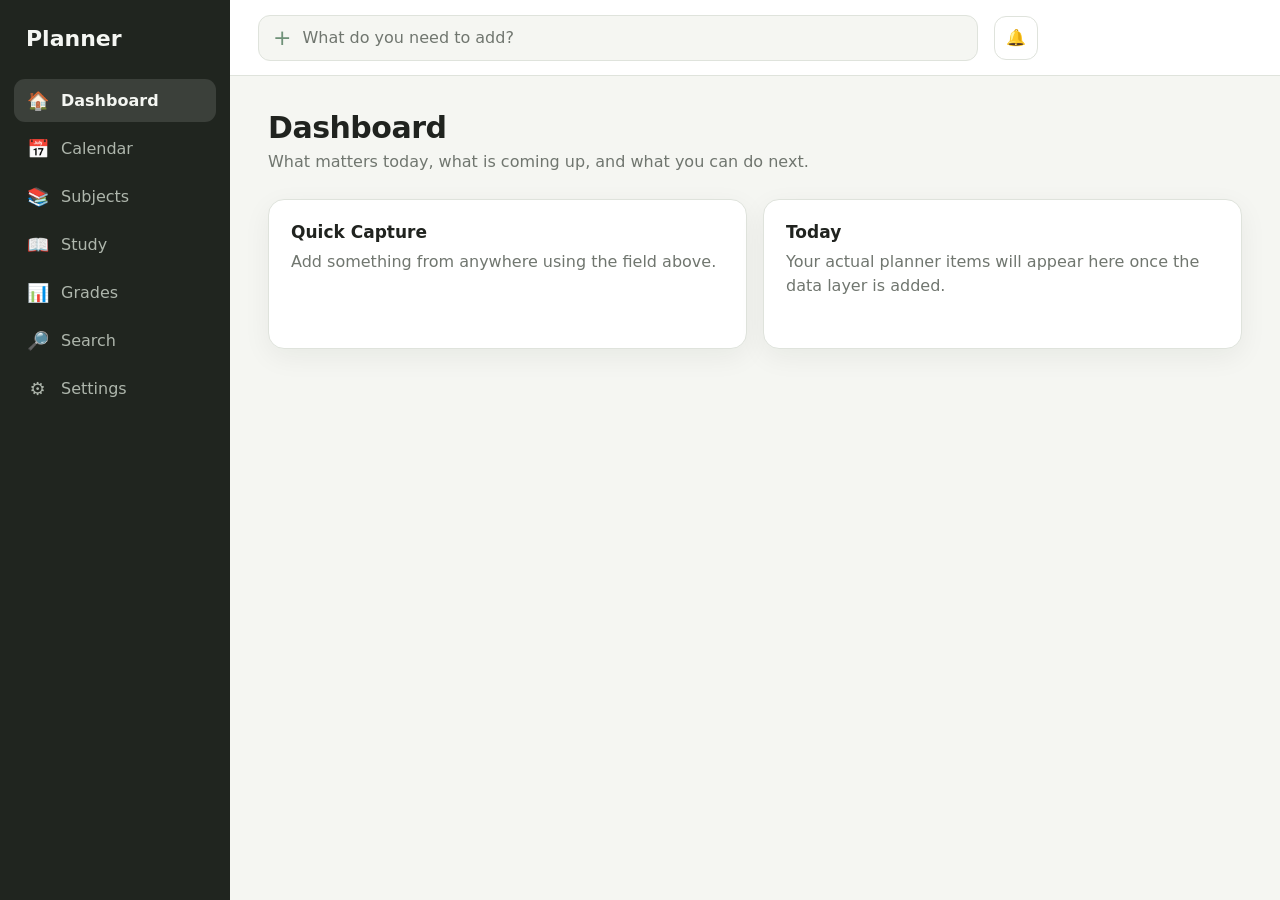
==== docs/index.html @ 375b703a "Connect Stage 4A assignment feature" ====
<!doctype html>
<html lang="en">
<head>
  <meta charset="utf-8">
  <meta name="viewport" content="width=device-width, initial-scale=1">
  <meta name="theme-color" content="#f7f7f4">
  <title>Planner</title>
  <link rel="stylesheet" href="styles.css">
  <link rel="stylesheet" href="subjects.css">
  <link rel="stylesheet" href="assignments-feature.css">
</head>
<body>
  <div class="app-shell">
    <aside class="sidebar" aria-label="Main navigation">
      <div class="brand">Planner</div>
      <nav class="nav-list">
        <button class="nav-item active" data-page="dashboard"><span>🏠</span><span>Dashboard</span></button>
        <button class="nav-item" data-page="calendar"><span>📅</span><span>Calendar</span></button>
        <button class="nav-item" data-page="subjects"><span>📚</span><span>Subjects</span></button>
        <button class="nav-item" data-page="study"><span>📖</span><span>Study</span></button>
        <button class="nav-item" data-page="grades"><span>📊</span><span>Grades</span></button>
        <button class="nav-item" data-page="search"><span>🔎</span><span>Search</span></button>
        <button class="nav-item" data-page="settings"><span>⚙️</span><span>Settings</span></button>
      </nav>
    </aside>
    <main class="main-area">
      <header class="topbar">
        <div class="capture-wrap">
          <span class="capture-plus">+</span>
          <input id="quickCapture" type="text" autocomplete="off" placeholder="What do you need to add?" aria-label="Quick Capture">
        </div>
        <button id="notificationButton" class="notification-button" aria-label="Notifications" aria-expanded="false">🔔<span id="notificationBadge" class="notification-badge hidden">0</span></button>
      </header>
      <section id="page" class="page" aria-live="polite"></section>
    </main>
  </div>
  <div id="notificationPanel" class="notification-panel hidden" role="dialog" aria-label="Notifications">
    <div class="notification-header"><strong>Notifications</strong><span id="notificationCount">0</span></div>
    <div id="notificationContent" class="notification-content"><p class="empty-state">You're all caught up.</p></div>
  </div>
  <script src="app-data.js"></script>
  <script src="app.js"></script>
  <script src="subjects-feature.js"></script>
  <script src="assignments-feature.js"></script>
</body>
</html>
---- docs/styles.css ----
:root {
  --bg: #f5f6f2;
  --surface: #ffffff;
  --surface-soft: #eef1eb;
  --text: #20231f;
  --muted: #70766f;
  --border: #dfe3dc;
  --accent: #6f9279;
  --accent-soft: #e5ede7;
  --sidebar: #20251f;
  --sidebar-text: #f4f6f2;
  --sidebar-muted: #aeb6ac;
  --shadow: 0 8px 28px rgba(20, 30, 20, .06);
}
* { box-sizing: border-box; }
html, body { margin: 0; min-height: 100%; }
body { background: var(--bg); color: var(--text); font-family: Inter, ui-sans-serif, system-ui, -apple-system, BlinkMacSystemFont, "Segoe UI", sans-serif; }
button, input { font: inherit; }
button { cursor: pointer; }
.app-shell { min-height: 100vh; display: flex; }
.sidebar { width: 230px; min-height: 100vh; background: var(--sidebar); color: var(--sidebar-text); padding: 26px 14px; flex-shrink: 0; }
.brand { font-size: 22px; font-weight: 750; padding: 0 12px 28px; }
.nav-list { display: grid; gap: 5px; }
.nav-item { width: 100%; display: flex; align-items: center; gap: 12px; border: 0; border-radius: 11px; padding: 11px 12px; background: transparent; color: var(--sidebar-muted); text-align: left; transition: background .15s, color .15s; }
.nav-item:hover { background: rgba(255,255,255,.07); color: var(--sidebar-text); }
.nav-item.active { background: rgba(255,255,255,.12); color: var(--sidebar-text); font-weight: 650; }
.nav-item span:first-child { width: 23px; text-align: center; font-size: 18px; }
.main-area { min-width: 0; flex: 1; }
.topbar { height: 76px; display: flex; align-items: center; gap: 16px; padding: 14px 28px; background: var(--surface); border-bottom: 1px solid var(--border); position: relative; z-index: 10; }
.capture-wrap { flex: 1; max-width: 720px; display: flex; align-items: center; gap: 9px; border: 1px solid var(--border); border-radius: 12px; background: var(--bg); padding: 0 14px; }
.capture-plus { color: var(--accent); font-size: 22px; font-weight: 500; }
#quickCapture { width: 100%; height: 44px; border: 0; outline: 0; background: transparent; color: var(--text); }
#quickCapture::placeholder { color: var(--muted); }
.notification-button { position: relative; width: 44px; height: 44px; border: 1px solid var(--border); border-radius: 12px; background: var(--surface); color: var(--text); }
.notification-badge { position: absolute; top: -4px; right: -4px; min-width: 18px; height: 18px; padding: 0 4px; display: grid; place-items: center; border-radius: 999px; background: #b85c50; color: white; font-size: 10px; font-weight: 750; }
.hidden { display: none !important; }
.page { padding: 34px 38px 50px; max-width: 1180px; }
.page-header { margin-bottom: 28px; }
.page-header h1 { margin: 0; font-size: 30px; letter-spacing: -.5px; }
.page-header p { margin: 7px 0 0; color: var(--muted); }
.placeholder-grid { display: grid; grid-template-columns: repeat(2, minmax(220px, 1fr)); gap: 16px; }
.placeholder-card { min-height: 150px; padding: 22px; border: 1px solid var(--border); border-radius: 16px; background: var(--surface); box-shadow: var(--shadow); }
.placeholder-card h2 { margin: 0 0 8px; font-size: 17px; }
.placeholder-card p { margin: 0; color: var(--muted); line-height: 1.5; }
.notification-panel { position: fixed; top: 68px; right: 26px; width: 330px; max-height: 430px; overflow: auto; z-index: 20; background: var(--surface); border: 1px solid var(--border); border-radius: 14px; box-shadow: 0 16px 45px rgba(20,30,20,.14); }
.notification-header { display: flex; justify-content: space-between; padding: 16px; border-bottom: 1px solid var(--border); }
.notification-header span { color: var(--muted); font-size: 13px; }
.notification-content { padding: 16px; }
.empty-state { margin: 0; color: var(--muted); text-align: center; padding: 18px 5px; }
@media (max-width: 720px) { .sidebar { width: 72px; padding: 18px 9px; } .brand { font-size: 0; padding: 0 0 24px; text-align: center; } .brand::after { content: "P"; font-size: 22px; } .nav-item { justify-content: center; padding: 11px 7px; } .nav-item span:last-child { display: none; } .page { padding: 25px 20px 40px; } .topbar { padding: 12px 16px; } .placeholder-grid { grid-template-columns: 1fr; } .notification-panel { right: 14px; width: min(330px, calc(100vw - 88px)); } }
---- docs/subjects.css ----
.subjects-feature { display:grid; gap:24px; }
.subjects-feature-header { display:flex; align-items:flex-start; justify-content:space-between; gap:20px; }
.subjects-feature-header h2 { margin:0; font-size:28px; }
.subjects-feature-header p { margin:7px 0 0; color:var(--muted); }
.subjects-feature-button { border:0; border-radius:10px; padding:11px 16px; background:var(--accent); color:white; font-weight:650; cursor:pointer; }
.subjects-feature-button:hover { filter:brightness(.96); }
.subjects-feature-grid { display:grid; grid-template-columns:repeat(auto-fill,minmax(230px,1fr)); gap:16px; }
.subjects-feature-card { border:1px solid var(--border); border-radius:16px; background:var(--surface); padding:20px; box-shadow:var(--shadow); cursor:pointer; }
.subjects-feature-icon { width:48px; height:48px; display:grid; place-items:center; border-radius:14px; font-size:25px; margin-bottom:16px; }
.subjects-feature-card h3 { margin:0 0 7px; font-size:18px; }
.subjects-feature-meta { color:var(--muted); font-size:14px; line-height:1.5; }
.subjects-feature-empty { border:1px dashed var(--border); border-radius:16px; background:var(--surface); padding:38px 24px; text-align:center; color:var(--muted); }
.subjects-feature-empty strong { display:block; color:var(--text); margin-bottom:7px; }
.subjects-feature-modal-backdrop { position:fixed; inset:0; background:rgba(20,25,20,.32); z-index:50; display:grid; place-items:center; padding:20px; }
.subjects-feature-modal { width:min(460px,100%); background:var(--surface); border:1px solid var(--border); border-radius:18px; box-shadow:0 20px 60px rgba(20,30,20,.18); padding:24px; }
.subjects-feature-modal h2 { margin:0 0 20px; }
.subjects-feature-form { display:grid; gap:15px; }
.subjects-feature-field { display:grid; gap:6px; }
.subjects-feature-field label { font-size:13px; font-weight:650; }
.subjects-feature-field input { width:100%; height:42px; border:1px solid var(--border); border-radius:10px; padding:0 11px; background:var(--bg); color:var(--text); outline:none; }
.subjects-feature-field input:focus { border-color:var(--accent); }
.subjects-feature-actions { display:flex; justify-content:flex-end; gap:10px; margin-top:5px; }
.subjects-feature-secondary { border:1px solid var(--border); border-radius:10px; padding:10px 14px; background:var(--surface); color:var(--text); cursor:pointer; }
.subjects-feature-colours,.subjects-feature-periods,.subjects-feature-status-options { display:flex; flex-wrap:wrap; gap:9px; }
.subjects-feature-colours button { width:32px; height:32px; border-radius:50%; border:2px solid var(--surface); outline:1px solid var(--border); cursor:pointer; }
.subjects-feature-colours button.selected,.subjects-feature-periods button.selected,.subjects-feature-status-options button.selected { outline:2px solid var(--accent); }
.subjects-feature-periods button,.subjects-feature-status-options button { border:1px solid var(--border); border-radius:9px; padding:9px 13px; background:var(--surface); color:var(--text); cursor:pointer; }
.subjects-feature-detail-header { display:grid; gap:18px; }
.subjects-feature-subject-heading { display:flex; align-items:center; gap:14px; }
.subjects-feature-subject-heading .subjects-feature-icon { margin:0; flex-shrink:0; }
.subjects-feature-subject-heading h2 { margin:0; font-size:30px; }
.subjects-feature-subject-heading p { margin:5px 0 0; color:var(--muted); }
.subjects-feature-summary { display:grid; grid-template-columns:repeat(2,minmax(0,1fr)); gap:16px; }
.subjects-feature-summary > div { border:1px solid var(--border); border-radius:14px; background:var(--surface); padding:18px 20px; box-shadow:var(--shadow); }
.subjects-feature-summary span { display:block; color:var(--muted); font-size:13px; margin-bottom:7px; }
.subjects-feature-summary strong { font-size:18px; }
.subjects-feature-section { display:grid; gap:16px; }
.subjects-feature-section-heading { display:flex; align-items:center; justify-content:space-between; gap:16px; }
.subjects-feature-section-heading h3 { margin:0; font-size:21px; }
.subjects-feature-section-heading p { margin:5px 0 0; color:var(--muted); font-size:14px; }
.subjects-feature-unit-list { display:grid; gap:10px; }
.subjects-feature-unit-card { display:flex; align-items:center; gap:16px; border:1px solid var(--border); border-radius:14px; background:var(--surface); padding:15px 18px; box-shadow:var(--shadow); cursor:pointer; transition:transform .12s,box-shadow .12s; }
.subjects-feature-unit-card:hover { transform:translateY(-1px); box-shadow:0 10px 28px rgba(20,30,20,.09); }
.subjects-feature-unit-number { width:42px; height:42px; display:grid; place-items:center; border-radius:11px; background:var(--accent-soft); font-weight:750; flex-shrink:0; }
.subjects-feature-unit-info { min-width:0; display:flex; align-items:center; justify-content:space-between; gap:16px; flex:1; }
.subjects-feature-unit-info h4 { margin:0; font-size:16px; }
.subjects-feature-status { border-radius:999px; padding:5px 9px; font-size:12px; font-weight:650; white-space:nowrap; }
.status-upcoming { background:var(--surface-soft); color:var(--muted); }
.status-current { background:var(--accent-soft); color:var(--accent); }
.status-completed { background:#e8ece8; color:#59645b; }
.subjects-feature-unit-heading { display:flex; align-items:center; gap:16px; }
.subjects-feature-unit-heading .subjects-feature-unit-number { width:54px; height:54px; font-size:18px; }
.subjects-feature-unit-heading h2 { margin:0; font-size:30px; }
.subjects-feature-unit-heading p { margin:5px 0 0; color:var(--muted); }
.subjects-feature-unit-heading .subjects-feature-status { margin-left:auto; }
.subjects-feature-overview-card,.subjects-feature-detail-card { border:1px solid var(--border); border-radius:14px; background:var(--surface); padding:20px; box-shadow:var(--shadow); }
.subjects-feature-overview-card span { display:block; color:var(--muted); font-size:13px; margin-bottom:7px; }
.subjects-feature-overview-card strong { display:block; font-size:20px; margin-bottom:7px; }
.subjects-feature-overview-card p,.subjects-feature-detail-card p { margin:0; color:var(--muted); line-height:1.5; }
.subjects-feature-detail-grid { display:grid; grid-template-columns:repeat(2,minmax(0,1fr)); gap:16px; }
.subjects-feature-detail-card { min-height:130px; }
.subjects-feature-detail-card h3 { margin:0 0 9px; font-size:17px; }
@media (max-width:720px) { .subjects-feature-header { align-items:stretch; flex-direction:column; } .subjects-feature-button { align-self:flex-start; } .subjects-feature-summary { grid-template-columns:1fr; } .subjects-feature-section-heading,.subjects-feature-unit-info { align-items:flex-start; flex-direction:column; } .subjects-feature-unit-heading { align-items:flex-start; flex-wrap:wrap; } .subjects-feature-unit-heading .subjects-feature-status { margin-left:0; } .subjects-feature-detail-grid { grid-template-columns:1fr; } }
---- docs/assignments-feature.css ----
.assignment-feature-modal-backdrop { position:fixed; inset:0; background:rgba(20,25,20,.32); z-index:50; display:grid; place-items:center; padding:20px; }
.assignment-feature-modal { width:min(520px,100%); max-height:90vh; overflow:auto; background:var(--surface); border:1px solid var(--border); border-radius:18px; box-shadow:0 20px 60px rgba(20,30,20,.18); padding:24px; }
.assignment-feature-modal h2 { margin:0 0 20px; }
.assignment-feature-form { display:grid; gap:15px; }
.assignment-feature-field { display:grid; gap:6px; }
.assignment-feature-field label { font-size:13px; font-weight:650; }
.assignment-feature-field input,.assignment-feature-field select { width:100%; height:42px; border:1px solid var(--border); border-radius:10px; padding:0 11px; background:var(--bg); color:var(--text); outline:none; }
.assignment-feature-field input:focus,.assignment-feature-field select:focus { border-color:var(--accent); }
.assignment-feature-options { display:flex; flex-wrap:wrap; gap:9px; }
.assignment-feature-options button { border:1px solid var(--border); border-radius:9px; padding:9px 13px; background:var(--surface); color:var(--text); cursor:pointer; }
.assignment-feature-options button.selected { outline:2px solid var(--accent); }
.assignment-feature-actions { display:flex; justify-content:flex-end; gap:10px; margin-top:5px; }
.assignment-feature-button { border:0; border-radius:10px; padding:11px 16px; background:var(--accent); color:white; font-weight:650; cursor:pointer; }
.assignment-feature-secondary { border:1px solid var(--border); border-radius:10px; padding:10px 14px; background:var(--surface); color:var(--text); cursor:pointer; }
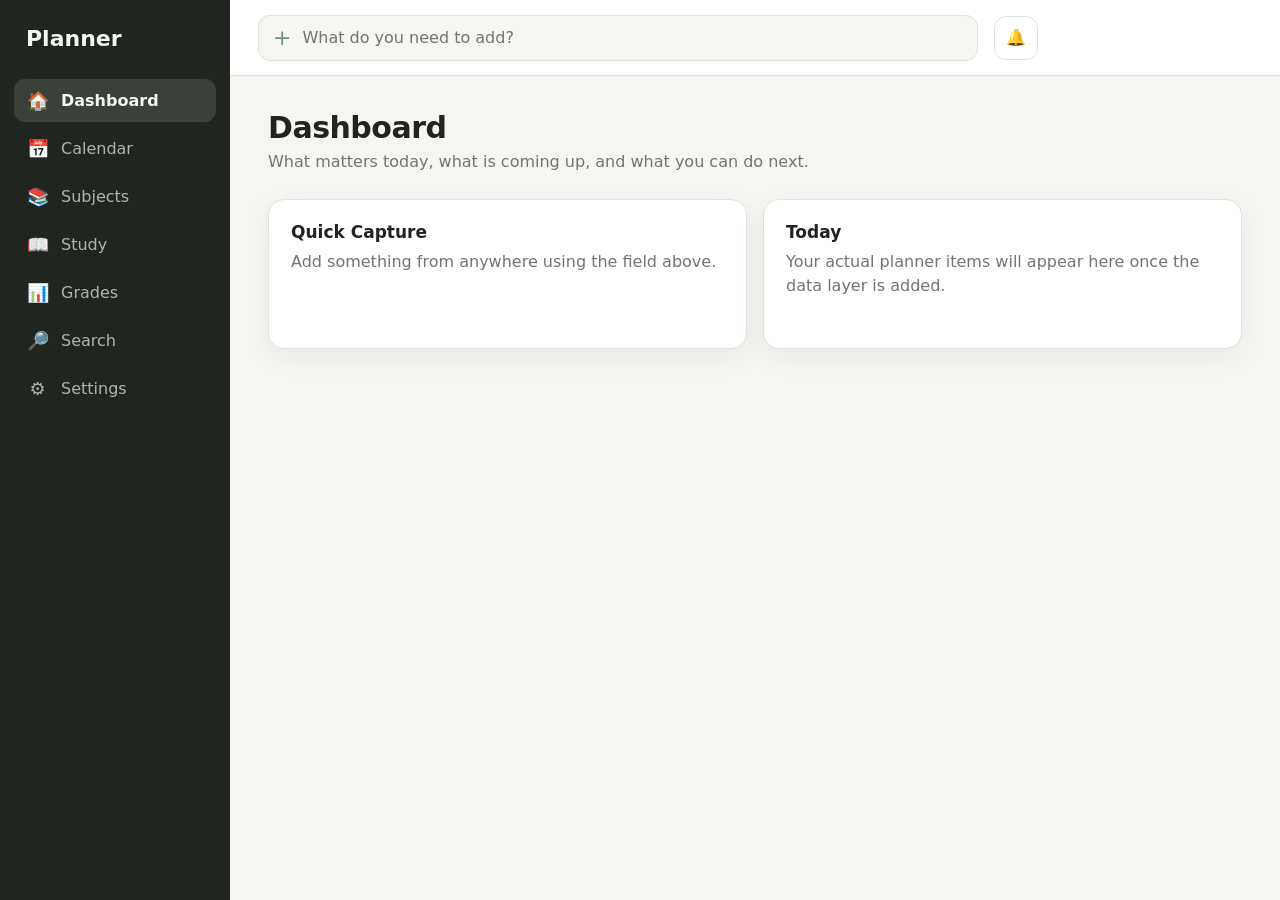
==== commit 2ee303c7: "Load Smart Quick Capture parser" ====
--- a/docs/index.html
+++ b/docs/index.html
@@ -42,5 +42,6 @@
   <script src="app.js"></script>
   <script src="subjects-feature.js"></script>
   <script src="assignments-feature.js"></script>
+  <script src="capture-parser.js"></script>
 </body>
 </html>
--- a/docs/subjects.css
+++ b/docs/subjects.css
@@ -38,7 +38,7 @@
 .subjects-feature-section-heading { display:flex; align-items:center; justify-content:space-between; gap:16px; }
 .subjects-feature-section-heading h3 { margin:0; font-size:21px; }
 .subjects-feature-section-heading p { margin:5px 0 0; color:var(--muted); font-size:14px; }
-.subjects-feature-unit-list { display:grid; gap:10px; }
+.subjects-feature-unit-list,.subjects-feature-assignment-list { display:grid; gap:10px; }
 .subjects-feature-unit-card { display:flex; align-items:center; gap:16px; border:1px solid var(--border); border-radius:14px; background:var(--surface); padding:15px 18px; box-shadow:var(--shadow); cursor:pointer; transition:transform .12s,box-shadow .12s; }
 .subjects-feature-unit-card:hover { transform:translateY(-1px); box-shadow:0 10px 28px rgba(20,30,20,.09); }
 .subjects-feature-unit-number { width:42px; height:42px; display:grid; place-items:center; border-radius:11px; background:var(--accent-soft); font-weight:750; flex-shrink:0; }
@@ -60,4 +60,11 @@
 .subjects-feature-detail-grid { display:grid; grid-template-columns:repeat(2,minmax(0,1fr)); gap:16px; }
 .subjects-feature-detail-card { min-height:130px; }
 .subjects-feature-detail-card h3 { margin:0 0 9px; font-size:17px; }
-@media (max-width:720px) { .subjects-feature-header { align-items:stretch; flex-direction:column; } .subjects-feature-button { align-self:flex-start; } .subjects-feature-summary { grid-template-columns:1fr; } .subjects-feature-section-heading,.subjects-feature-unit-info { align-items:flex-start; flex-direction:column; } .subjects-feature-unit-heading { align-items:flex-start; flex-wrap:wrap; } .subjects-feature-unit-heading .subjects-feature-status { margin-left:0; } .subjects-feature-detail-grid { grid-template-columns:1fr; } }
+.subjects-feature-assignment-card { display:flex; align-items:center; justify-content:space-between; gap:16px; border:1px solid var(--border); border-radius:14px; background:var(--surface); padding:15px 18px; box-shadow:var(--shadow); cursor:pointer; transition:transform .12s,box-shadow .12s; }
+.subjects-feature-assignment-card:hover { transform:translateY(-1px); box-shadow:0 10px 28px rgba(20,30,20,.09); }
+.subjects-feature-assignment-main { min-width:0; }
+.subjects-feature-assignment-main h4 { margin:0 0 5px; font-size:16px; }
+.subjects-feature-assignment-meta { color:var(--muted); font-size:13px; }
+.subjects-feature-assignment-status { border-radius:999px; padding:5px 9px; background:var(--surface-soft); color:var(--muted); font-size:12px; font-weight:650; white-space:nowrap; }
+.subjects-feature-assignment-section { margin-top:2px; }
+@media (max-width:720px) { .subjects-feature-header { align-items:stretch; flex-direction:column; } .subjects-feature-button { align-self:flex-start; } .subjects-feature-summary { grid-template-columns:1fr; } .subjects-feature-section-heading,.subjects-feature-unit-info { align-items:flex-start; flex-direction:column; } .subjects-feature-unit-heading { align-items:flex-start; flex-wrap:wrap; } .subjects-feature-unit-heading .subjects-feature-status { margin-left:0; } .subjects-feature-detail-grid { grid-template-columns:1fr; } .subjects-feature-assignment-card { align-items:flex-start; flex-direction:column; } }
--- a/docs/assignments-feature.css
+++ b/docs/assignments-feature.css
@@ -12,3 +12,42 @@
 .assignment-feature-actions { display:flex; justify-content:flex-end; gap:10px; margin-top:5px; }
 .assignment-feature-button { border:0; border-radius:10px; padding:11px 16px; background:var(--accent); color:white; font-weight:650; cursor:pointer; }
 .assignment-feature-secondary { border:1px solid var(--border); border-radius:10px; padding:10px 14px; background:var(--surface); color:var(--text); cursor:pointer; }
+
+.assignment-detail { max-width:1050px; margin:0 auto; }
+.assignment-detail-top { display:flex; justify-content:space-between; margin-bottom:18px; }
+.assignment-detail-header { margin-bottom:22px; }
+.assignment-detail-title { display:flex; align-items:flex-start; gap:16px; }
+.assignment-detail-icon { width:54px; height:54px; border-radius:15px; display:grid; place-items:center; background:var(--bg); border:1px solid var(--border); font-size:27px; flex:0 0 auto; }
+.assignment-detail-kicker { margin:0 0 5px; color:var(--muted); font-size:13px; }
+.assignment-detail-title h1 { margin:0; font-size:clamp(25px,4vw,36px); }
+.assignment-detail-badges { display:flex; flex-wrap:wrap; gap:7px; margin-top:11px; }
+.assignment-detail-badges span { border:1px solid var(--border); border-radius:999px; padding:5px 9px; font-size:12px; background:var(--surface); }
+.assignment-detail-grid { display:grid; grid-template-columns:repeat(2,minmax(0,1fr)); gap:16px; }
+.assignment-detail-card { border:1px solid var(--border); border-radius:16px; background:var(--surface); padding:20px; min-width:0; }
+.assignment-detail-card-heading { display:flex; align-items:center; justify-content:space-between; gap:10px; margin-bottom:15px; }
+.assignment-detail-card-heading h2 { margin:0; font-size:18px; }
+.assignment-detail-card-heading > span { color:var(--muted); font-size:13px; }
+.assignment-detail-edit { border:0; background:none; color:var(--accent); cursor:pointer; font-weight:650; }
+.assignment-detail-info-grid { display:grid; grid-template-columns:repeat(2,minmax(0,1fr)); gap:16px; }
+.assignment-detail-info-grid div { display:grid; gap:4px; }
+.assignment-detail-info-grid span { font-size:12px; color:var(--muted); }
+.assignment-detail-info-grid strong { font-size:14px; }
+.assignment-detail-progress { height:7px; background:var(--bg); border-radius:999px; overflow:hidden; margin-bottom:13px; }
+.assignment-detail-progress div { height:100%; background:var(--accent); border-radius:999px; }
+.assignment-detail-task-list { display:grid; gap:6px; }
+.assignment-detail-task { display:flex; align-items:center; gap:9px; padding:8px 4px; border-radius:8px; }
+.assignment-detail-task:hover { background:var(--bg); }
+.assignment-detail-task input { accent-color:var(--accent); }
+.assignment-detail-task span { flex:1; font-size:14px; }
+.assignment-detail-task.complete span { text-decoration:line-through; opacity:.6; }
+.assignment-detail-task button,.assignment-detail-resources button { border:0; background:none; color:var(--muted); cursor:pointer; font-size:18px; }
+.assignment-detail-inline-form { display:flex; gap:8px; margin-top:12px; }
+.assignment-detail-inline-form input { flex:1; min-width:0; height:40px; border:1px solid var(--border); border-radius:9px; padding:0 10px; background:var(--bg); color:var(--text); }
+.assignment-detail-grade-value { font-size:28px; font-weight:700; margin:7px 0; }
+.assignment-detail-muted { color:var(--muted); font-size:14px; margin:6px 0; }
+.assignment-detail-notes { line-height:1.6; font-size:14px; min-height:40px; }
+.assignment-detail-resources { list-style:none; padding:0; margin:0; display:grid; gap:8px; }
+.assignment-detail-resources li { display:flex; justify-content:space-between; gap:10px; align-items:center; padding:9px 10px; border:1px solid var(--border); border-radius:9px; font-size:14px; }
+.assignment-detail-activity { font-size:13px; color:var(--muted); }
+.assignment-detail-activity p { margin:7px 0; }
+@media (max-width:760px){.assignment-detail-grid{grid-template-columns:1fr}.assignment-detail-info-grid{grid-template-columns:1fr}.assignment-detail-card{padding:16px}}
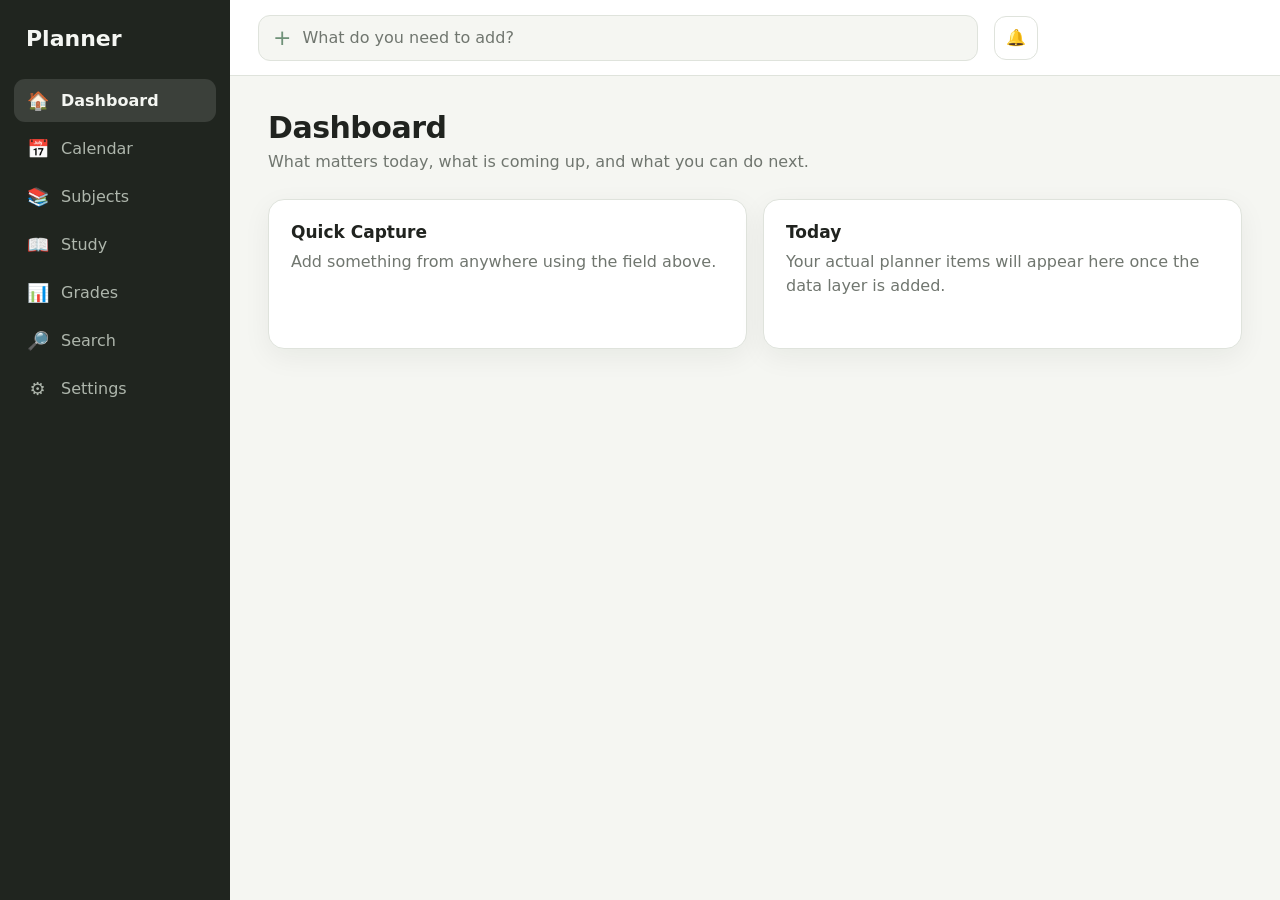
==== commit 169f176f: "Refresh calendar feature assets" ====
--- a/docs/index.html
+++ b/docs/index.html
@@ -8,6 +8,7 @@
   <link rel="stylesheet" href="styles.css">
   <link rel="stylesheet" href="subjects.css">
   <link rel="stylesheet" href="assignments-feature.css">
+  <link rel="stylesheet" href="calendar.css?v=2">
 </head>
 <body>
   <div class="app-shell">
@@ -41,7 +42,8 @@
   <script src="app-data.js"></script>
   <script src="app.js"></script>
   <script src="subjects-feature.js"></script>
-  <script src="assignments-feature.js"></script>
+  <script src="assignments-feature.js?v=2"></script>
   <script src="capture-parser.js"></script>
+  <script src="calendar-feature.js?v=2"></script>
 </body>
 </html>
--- a/docs/calendar.css
+++ b/docs/calendar.css
@@ -0,0 +1,10 @@
+.calendar-page-header{display:flex;justify-content:space-between;gap:20px;align-items:flex-end}.calendar-toolbar{display:flex;align-items:center;gap:12px;flex-wrap:wrap;justify-content:flex-end}.calendar-view-switch{display:flex;border:1px solid var(--border,#ddd);border-radius:10px;overflow:hidden;background:var(--surface,#fff)}.calendar-view-button{border:0;border-right:1px solid var(--border,#ddd);background:var(--surface,#fff);padding:8px 12px;cursor:pointer;font:inherit}.calendar-view-button:last-child{border-right:0}.calendar-view-button.selected{background:var(--surface-muted,#f5f5f2);font-weight:700}.calendar-controls{display:flex;align-items:center;gap:8px}.calendar-control{border:1px solid var(--border,#ddd);background:var(--surface,#fff);border-radius:10px;padding:8px 11px;cursor:pointer;font:inherit}.calendar-control:hover,.calendar-view-button:hover{background:var(--surface-muted,#f5f5f2)}.calendar-card{background:var(--surface,#fff);border:1px solid var(--border,#ddd);border-radius:16px;overflow:hidden}.calendar-weekdays,.calendar-grid{display:grid;grid-template-columns:repeat(7,minmax(0,1fr))}.calendar-weekdays{background:var(--surface-muted,#f5f5f2);border-bottom:1px solid var(--border,#ddd)}.calendar-weekdays div{padding:10px 12px;font-size:12px;font-weight:700;color:var(--text-muted,#666);text-transform:uppercase}.calendar-cell{min-height:125px;border-right:1px solid var(--border,#ddd);border-bottom:1px solid var(--border,#ddd);padding:8px}.calendar-cell:nth-child(7n){border-right:0}.calendar-cell-empty{background:var(--surface-muted,#fafaf8)}.calendar-day-number{font-size:13px;font-weight:700;margin-bottom:7px}.calendar-today .calendar-day-number{display:inline-flex;align-items:center;justify-content:center;min-width:26px;height:26px;border-radius:50%;background:var(--accent,#333);color:var(--accent-contrast,#fff)}.calendar-items{display:flex;flex-direction:column;gap:5px}.calendar-item{display:flex;align-items:center;gap:6px;width:100%;text-align:left;border:0;border-radius:8px;padding:6px 7px;background:var(--surface-muted,#f5f5f2);cursor:pointer;font:inherit;font-size:12px}.calendar-item:hover{background:var(--border,#ddd)}.calendar-item span:last-child{overflow:hidden;text-overflow:ellipsis;white-space:nowrap}.calendar-columns{display:grid;min-width:0}.calendar-columns-7{grid-template-columns:repeat(7,minmax(0,1fr))}.calendar-columns-1{grid-template-columns:minmax(0,1fr)}.calendar-column{min-width:0;border-right:1px solid var(--border,#ddd);min-height:360px}.calendar-column:last-child{border-right:0}.calendar-column-header{display:flex;flex-direction:column;gap:2px;padding:12px;border-bottom:1px solid var(--border,#ddd);background:var(--surface-muted,#f5f5f2)}.calendar-column-header strong{font-size:13px}.calendar-column-header span{font-size:12px;color:var(--text-muted,#666)}.calendar-column-today .calendar-column-header{box-shadow:inset 0 -2px 0 var(--accent,#333)}.calendar-column-body{padding:10px}.calendar-all-day-label{font-size:11px;text-transform:uppercase;font-weight:700;color:var(--text-muted,#666);margin-bottom:8px}.calendar-empty-day{font-size:12px;color:var(--text-muted,#666);margin:4px 0}.calendar-columns-1 .calendar-column-body{min-height:420px}.calendar-columns-1 .calendar-item{max-width:520px}
+/* Timed week/day views: each day is a real column, with its own vertical time grid. */
+.calendar-timed-view{display:grid;min-width:0}.calendar-timed-view-7{grid-template-columns:repeat(7,minmax(0,1fr))}.calendar-timed-view-1{grid-template-columns:minmax(0,1fr)}.calendar-timed-column{min-width:0;border-right:1px solid var(--border,#ddd)}.calendar-timed-column:last-child{border-right:0}.calendar-timed-column.calendar-column-today{background:var(--surface,#fff)}.calendar-timed-column .calendar-column-header{position:relative;z-index:1}.calendar-all-day{min-height:52px;padding:8px;border-bottom:1px solid var(--border,#ddd);box-sizing:border-box}.calendar-all-day>span{display:block;font-size:11px;text-transform:uppercase;font-weight:700;color:var(--text-muted,#666);margin-bottom:6px}.calendar-all-day .calendar-items{min-height:0}.calendar-time-grid{position:relative;min-width:0}.calendar-time-rows{position:relative}.calendar-slot-row{display:grid;grid-template-columns:64px minmax(0,1fr);height:60px;box-sizing:border-box}.calendar-time-label{height:60px;box-sizing:border-box;padding:4px 8px 0 0;text-align:right;font-size:11px;color:var(--text-muted,#666);border-bottom:1px solid var(--border,#ddd)}.calendar-slot-cell{position:relative;min-width:0;border-bottom:1px solid var(--border,#ddd);border-left:1px solid var(--border,#ddd)}.calendar-time-slot{display:block;width:100%;height:60px;box-sizing:border-box;border:0;background:transparent;cursor:pointer}.calendar-time-slot:hover{background:var(--surface-muted,#f5f5f2)}.calendar-timed-items{position:absolute;left:64px;right:0;top:0;height:900px;pointer-events:none;z-index:2}.calendar-timed-item{position:absolute;left:5px;right:5px;z-index:2;min-height:50px;box-sizing:border-box;padding:6px 8px;border-radius:8px;background:var(--surface-muted,#f5f5f2);border:1px solid var(--border,#ddd);cursor:pointer;font-size:12px;overflow:hidden;text-align:left;pointer-events:auto}.calendar-timed-item:hover{background:var(--border,#ddd)}
+@media(max-width:900px){.calendar-page-header{align-items:flex-start;flex-direction:column}.calendar-toolbar{width:100%;justify-content:space-between}.calendar-column{min-height:300px}.calendar-item{padding:5px;font-size:11px}}@media(max-width:760px){.calendar-toolbar{align-items:flex-start;flex-direction:column}.calendar-controls{width:100%;justify-content:space-between}.calendar-cell{min-height:90px;padding:5px}.calendar-weekdays div{padding:7px 5px;font-size:10px}.calendar-item{padding:4px;font-size:11px}.calendar-item span:first-child{display:none}.calendar-timed-view-7{overflow-x:auto;grid-template-columns:repeat(7,minmax(120px,1fr))}.calendar-slot-row{grid-template-columns:54px minmax(0,1fr)}.calendar-time-label{font-size:10px;padding-right:5px}.calendar-timed-items{left:54px}}
+.calendar-time-slot span{display:none}
+
+
+.calendar-all-day-label{border:0;background:none;padding:0 0 4px;font:inherit;font-weight:600;cursor:pointer;color:inherit;text-align:left;}
+.calendar-all-day-label:hover{text-decoration:underline;}
+.calendar-add-hint{margin:4px 0 0;font-size:.82rem;opacity:.7;}
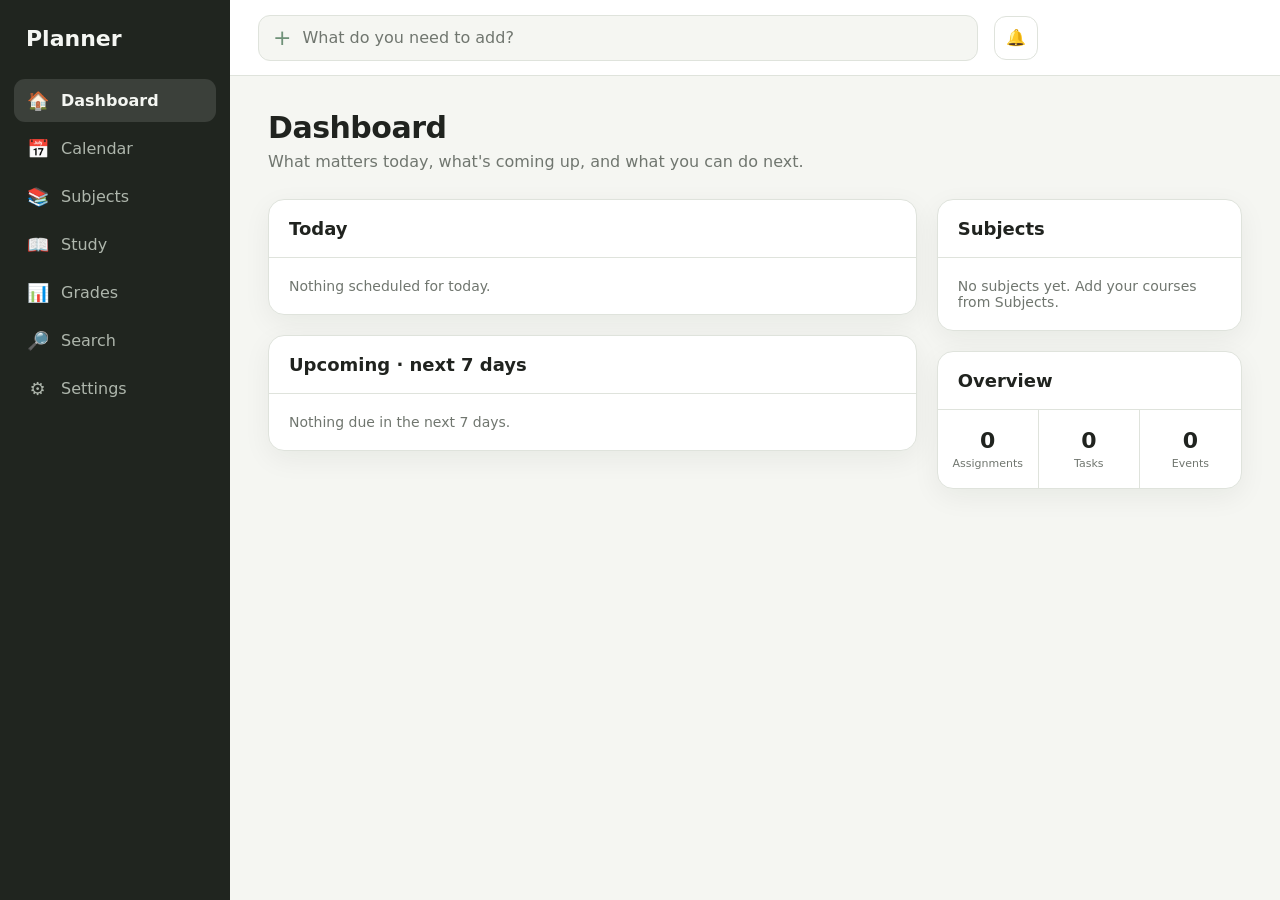
==== commit 2ba2d32f: "Load dashboard assets" ====
--- a/docs/index.html
+++ b/docs/index.html
@@ -9,6 +9,7 @@
   <link rel="stylesheet" href="subjects.css">
   <link rel="stylesheet" href="assignments-feature.css">
   <link rel="stylesheet" href="calendar.css?v=2">
+  <link rel="stylesheet" href="dashboard.css?v=1">
 </head>
 <body>
   <div class="app-shell">
@@ -40,6 +41,7 @@
     <div id="notificationContent" class="notification-content"><p class="empty-state">You're all caught up.</p></div>
   </div>
   <script src="app-data.js"></script>
+  <script src="dashboard-feature.js?v=1"></script>
   <script src="app.js"></script>
   <script src="subjects-feature.js"></script>
   <script src="assignments-feature.js?v=2"></script>
--- a/docs/calendar.css
+++ b/docs/calendar.css
@@ -7,4 +7,7 @@
 
 .calendar-all-day-label{border:0;background:none;padding:0 0 4px;font:inherit;font-weight:600;cursor:pointer;color:inherit;text-align:left;}
 .calendar-all-day-label:hover{text-decoration:underline;}
-.calendar-add-hint{margin:4px 0 0;font-size:.82rem;opacity:.7;}+.calendar-add-hint{margin:4px 0 0;font-size:.82rem;opacity:.7;}
+.calendar-filters{display:flex;align-items:center;gap:10px;flex-wrap:wrap;padding:8px 0 0;font-size:12px;color:var(--text-muted,#666)}.calendar-filters label{display:inline-flex;align-items:center;gap:5px;cursor:pointer}.calendar-filters input{margin:0;accent-color:var(--accent,#333)}.calendar-task-item,.calendar-event-item{cursor:default}.calendar-task-item:hover,.calendar-event-item:hover{background:var(--surface-muted,#f5f5f2)}
+
+.calendar-dragging{opacity:.5}.calendar-drag-over{outline:2px dashed var(--accent,#333);outline-offset:-3px;background:var(--surface-muted,#f5f5f2)}
--- a/docs/dashboard.css
+++ b/docs/dashboard.css
@@ -0,0 +1 @@
+.dashboard-grid{display:grid;grid-template-columns:minmax(0,1.7fr) minmax(260px,.8fr);gap:20px}.dashboard-main,.dashboard-side{display:grid;gap:20px;align-content:start}.dashboard-section{background:var(--surface);border:1px solid var(--border);border-radius:16px;box-shadow:var(--shadow);overflow:hidden}.dashboard-section-header{padding:18px 20px;border-bottom:1px solid var(--border);display:flex;align-items:center;justify-content:space-between}.dashboard-section-header h2{margin:0;font-size:18px}.dashboard-item{width:100%;display:grid;grid-template-columns:34px minmax(0,1fr) auto;gap:12px;align-items:center;padding:14px 18px;border:0;border-bottom:1px solid var(--border);background:var(--surface);color:var(--text);text-align:left}.dashboard-item:last-child{border-bottom:0}button.dashboard-item{cursor:pointer}button.dashboard-item:hover{background:var(--surface-soft)}.dashboard-item-icon{width:34px;height:34px;display:grid;place-items:center;border-radius:10px;background:var(--surface-soft);font-size:17px}.dashboard-item-main{min-width:0;display:grid;gap:3px}.dashboard-item-main strong{font-size:14px;overflow:hidden;text-overflow:ellipsis;white-space:nowrap}.dashboard-item-main small,.dashboard-item-meta small{color:var(--muted);font-size:12px}.dashboard-item-meta{display:grid;gap:3px;text-align:right;white-space:nowrap}.dashboard-item-meta strong{font-size:12px}.dashboard-empty{padding:20px;color:var(--muted);font-size:14px}.dashboard-subject-list{display:grid}.dashboard-subject{display:flex;align-items:center;gap:12px;width:100%;padding:13px 16px;border:0;border-bottom:1px solid var(--border);background:var(--surface);color:var(--text);text-align:left}.dashboard-subject:last-child{border-bottom:0}.dashboard-subject:hover{background:var(--surface-soft)}.dashboard-subject-icon{width:34px;height:34px;display:grid;place-items:center;border-radius:10px;background:var(--surface-soft);font-size:17px}.dashboard-subject span:last-child{display:grid;gap:3px}.dashboard-subject small{color:var(--muted);font-size:12px}.dashboard-stats{display:grid;grid-template-columns:repeat(3,1fr)}.dashboard-stats div{padding:18px 12px;display:grid;gap:4px;text-align:center;border-right:1px solid var(--border)}.dashboard-stats div:last-child{border-right:0}.dashboard-stats strong{font-size:22px}.dashboard-stats span{color:var(--muted);font-size:11px}@media(max-width:850px){.dashboard-grid{grid-template-columns:1fr}.dashboard-side{grid-template-columns:1fr 1fr}}@media(max-width:560px){.dashboard-side{grid-template-columns:1fr}.dashboard-item{grid-template-columns:32px minmax(0,1fr)}.dashboard-item-meta{grid-column:2;text-align:left}}
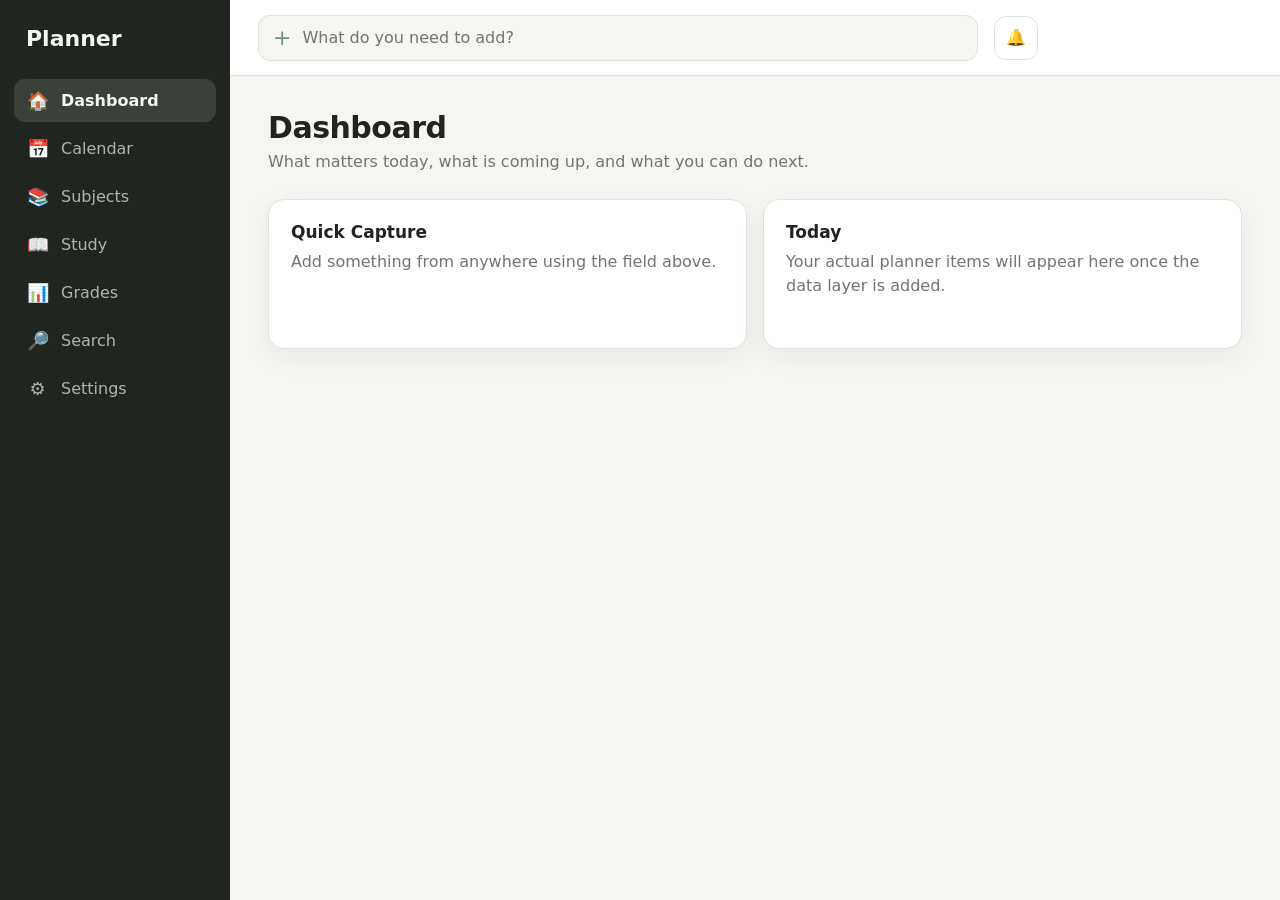
==== commit e37fc290: "Refresh Planner asset versions" ====
--- a/docs/index.html
+++ b/docs/index.html
@@ -5,11 +5,11 @@
   <meta name="viewport" content="width=device-width, initial-scale=1">
   <meta name="theme-color" content="#f7f7f4">
   <title>Planner</title>
-  <link rel="stylesheet" href="styles.css">
-  <link rel="stylesheet" href="subjects.css">
-  <link rel="stylesheet" href="assignments-feature.css">
-  <link rel="stylesheet" href="calendar.css?v=2">
-  <link rel="stylesheet" href="dashboard.css?v=1">
+  <link rel="stylesheet" href="styles.css?v=2">
+  <link rel="stylesheet" href="subjects.css?v=2">
+  <link rel="stylesheet" href="assignments-feature.css?v=2">
+  <link rel="stylesheet" href="calendar.css?v=3">
+  <link rel="stylesheet" href="dashboard.css?v=2">
 </head>
 <body>
   <div class="app-shell">
@@ -40,12 +40,12 @@
     <div class="notification-header"><strong>Notifications</strong><span id="notificationCount">0</span></div>
     <div id="notificationContent" class="notification-content"><p class="empty-state">You're all caught up.</p></div>
   </div>
-  <script src="app-data.js"></script>
-  <script src="dashboard-feature.js?v=1"></script>
-  <script src="app.js"></script>
-  <script src="subjects-feature.js"></script>
-  <script src="assignments-feature.js?v=2"></script>
-  <script src="capture-parser.js"></script>
-  <script src="calendar-feature.js?v=2"></script>
+  <script src="app-data.js?v=2"></script>
+  <script src="dashboard-feature.js?v=2"></script>
+  <script src="app.js?v=2"></script>
+  <script src="subjects-feature.js?v=2"></script>
+  <script src="assignments-feature.js?v=3"></script>
+  <script src="capture-parser.js?v=2"></script>
+  <script src="calendar-feature.js?v=3"></script>
 </body>
 </html>
--- a/docs/dashboard.css
+++ b/docs/dashboard.css
@@ -1 +1 @@
-.dashboard-grid{display:grid;grid-template-columns:minmax(0,1.7fr) minmax(260px,.8fr);gap:20px}.dashboard-main,.dashboard-side{display:grid;gap:20px;align-content:start}.dashboard-section{background:var(--surface);border:1px solid var(--border);border-radius:16px;box-shadow:var(--shadow);overflow:hidden}.dashboard-section-header{padding:18px 20px;border-bottom:1px solid var(--border);display:flex;align-items:center;justify-content:space-between}.dashboard-section-header h2{margin:0;font-size:18px}.dashboard-item{width:100%;display:grid;grid-template-columns:34px minmax(0,1fr) auto;gap:12px;align-items:center;padding:14px 18px;border:0;border-bottom:1px solid var(--border);background:var(--surface);color:var(--text);text-align:left}.dashboard-item:last-child{border-bottom:0}button.dashboard-item{cursor:pointer}button.dashboard-item:hover{background:var(--surface-soft)}.dashboard-item-icon{width:34px;height:34px;display:grid;place-items:center;border-radius:10px;background:var(--surface-soft);font-size:17px}.dashboard-item-main{min-width:0;display:grid;gap:3px}.dashboard-item-main strong{font-size:14px;overflow:hidden;text-overflow:ellipsis;white-space:nowrap}.dashboard-item-main small,.dashboard-item-meta small{color:var(--muted);font-size:12px}.dashboard-item-meta{display:grid;gap:3px;text-align:right;white-space:nowrap}.dashboard-item-meta strong{font-size:12px}.dashboard-empty{padding:20px;color:var(--muted);font-size:14px}.dashboard-subject-list{display:grid}.dashboard-subject{display:flex;align-items:center;gap:12px;width:100%;padding:13px 16px;border:0;border-bottom:1px solid var(--border);background:var(--surface);color:var(--text);text-align:left}.dashboard-subject:last-child{border-bottom:0}.dashboard-subject:hover{background:var(--surface-soft)}.dashboard-subject-icon{width:34px;height:34px;display:grid;place-items:center;border-radius:10px;background:var(--surface-soft);font-size:17px}.dashboard-subject span:last-child{display:grid;gap:3px}.dashboard-subject small{color:var(--muted);font-size:12px}.dashboard-stats{display:grid;grid-template-columns:repeat(3,1fr)}.dashboard-stats div{padding:18px 12px;display:grid;gap:4px;text-align:center;border-right:1px solid var(--border)}.dashboard-stats div:last-child{border-right:0}.dashboard-stats strong{font-size:22px}.dashboard-stats span{color:var(--muted);font-size:11px}@media(max-width:850px){.dashboard-grid{grid-template-columns:1fr}.dashboard-side{grid-template-columns:1fr 1fr}}@media(max-width:560px){.dashboard-side{grid-template-columns:1fr}.dashboard-item{grid-template-columns:32px minmax(0,1fr)}.dashboard-item-meta{grid-column:2;text-align:left}}+.dashboard-grid{display:grid;grid-template-columns:minmax(0,1.7fr) minmax(260px,.8fr);gap:20px}.dashboard-main,.dashboard-side{display:grid;gap:20px;align-content:start}.dashboard-section{background:var(--surface);border:1px solid var(--border);border-radius:16px;box-shadow:var(--shadow);overflow:hidden}.dashboard-section-header{padding:18px 20px;border-bottom:1px solid var(--border);display:flex;align-items:center;justify-content:space-between}.dashboard-section-header h2{margin:0;font-size:18px}.dashboard-item{width:100%;display:grid;grid-template-columns:34px minmax(0,1fr) auto;gap:12px;align-items:center;padding:14px 18px;border:0;border-bottom:1px solid var(--border);background:var(--surface);color:var(--text);text-align:left}.dashboard-item:last-child{border-bottom:0}button.dashboard-item{cursor:pointer}button.dashboard-item:hover{background:var(--surface-soft)}.dashboard-item-icon{width:34px;height:34px;display:grid;place-items:center;border-radius:10px;background:var(--surface-soft);font-size:17px}.dashboard-item-main{min-width:0;display:grid;gap:3px}.dashboard-item-main strong{font-size:14px;overflow:hidden;text-overflow:ellipsis;white-space:nowrap}.dashboard-item-main small,.dashboard-item-meta small{color:var(--muted);font-size:12px}.dashboard-item-meta{display:grid;gap:3px;text-align:right;white-space:nowrap}.dashboard-item-meta strong{font-size:12px}.dashboard-empty{padding:20px;color:var(--muted);font-size:14px}.dashboard-subject-list{display:grid}.dashboard-subject{display:flex;align-items:center;gap:12px;width:100%;padding:13px 16px;border:0;border-bottom:1px solid var(--border);background:var(--surface);color:var(--text);text-align:left}.dashboard-subject:last-child{border-bottom:0}.dashboard-subject:hover{background:var(--surface-soft)}.dashboard-subject-icon{width:34px;height:34px;display:grid;place-items:center;border-radius:10px;background:var(--surface-soft);font-size:17px}.dashboard-subject span:last-child{display:grid;gap:3px}.dashboard-subject small{color:var(--muted);font-size:12px}.dashboard-stats{display:grid;grid-template-columns:repeat(3,1fr)}.dashboard-stats div{padding:18px 12px;display:grid;gap:4px;text-align:center;border-right:1px solid var(--border)}.dashboard-stats div:last-child{border-right:0}.dashboard-stats strong{font-size:22px}.dashboard-stats span{color:var(--muted);font-size:11px}@media(max-width:850px){.dashboard-grid{grid-template-columns:1fr}.dashboard-side{grid-template-columns:1fr 1fr}}@media(max-width:560px){.dashboard-side{grid-template-columns:1fr}.dashboard-item{grid-template-columns:32px minmax(0,1fr)}.dashboard-item-meta{grid-column:2;text-align:left}}.dashboard-notification-actions{display:flex;gap:6px;align-items:center}.dashboard-notification-actions button{border:1px solid var(--border);border-radius:8px;padding:6px 9px;background:var(--surface);color:var(--text);font:inherit;font-size:11px;cursor:pointer}.dashboard-notification-actions button:hover{background:var(--surface-soft)}.dashboard-attention .dashboard-item{background:var(--surface)}
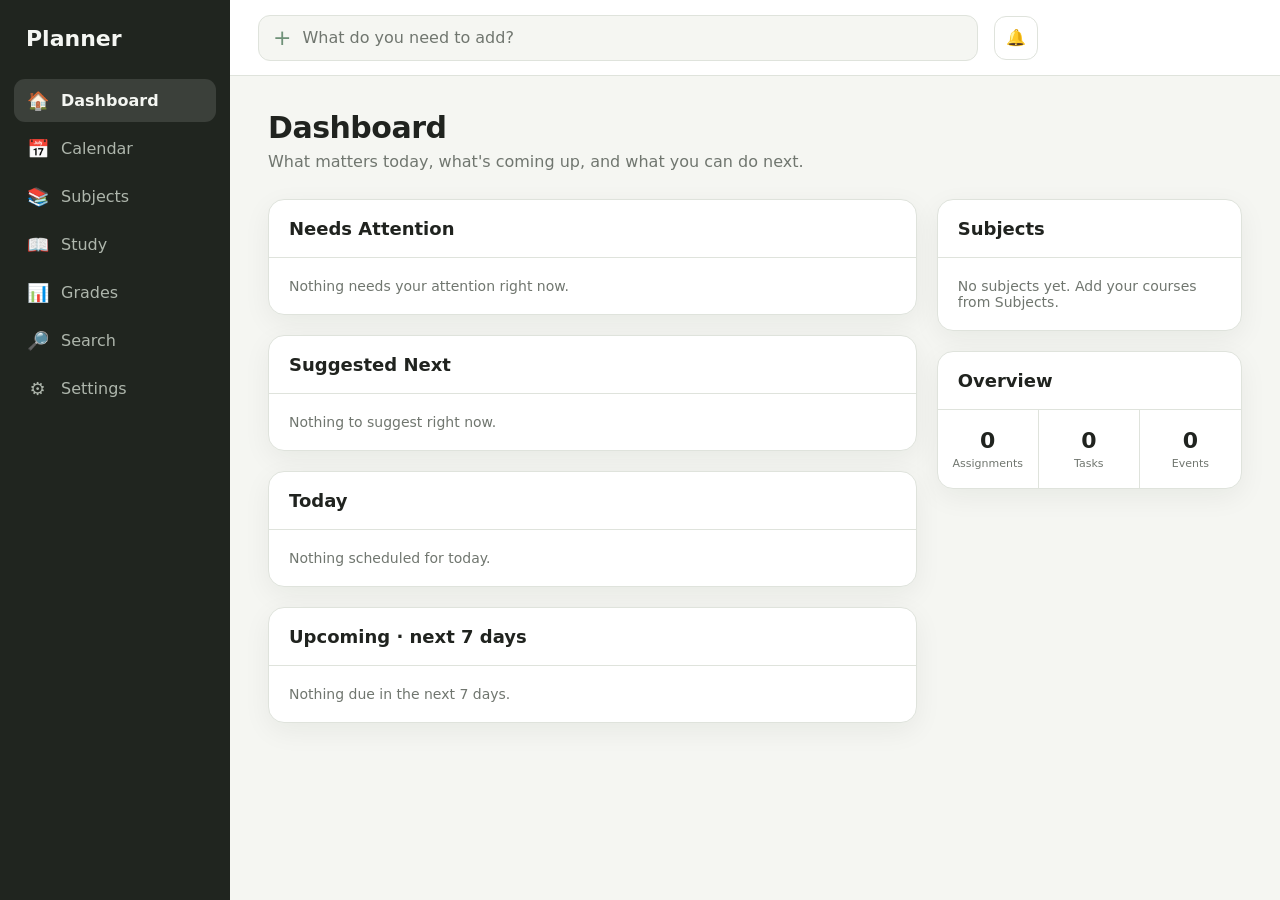
==== commit e8e7cf66: "Refresh planner feature scripts" ====
--- a/docs/index.html
+++ b/docs/index.html
@@ -43,9 +43,9 @@
   <script src="app-data.js?v=2"></script>
   <script src="dashboard-feature.js?v=2"></script>
   <script src="app.js?v=2"></script>
-  <script src="subjects-feature.js?v=2"></script>
-  <script src="assignments-feature.js?v=3"></script>
-  <script src="capture-parser.js?v=2"></script>
+  <script src="subjects-feature.js?v=3"></script>
+  <script src="assignments-feature.js?v=4"></script>
+  <script src="capture-parser.js?v=3"></script>
   <script src="calendar-feature.js?v=3"></script>
 </body>
 </html>
--- a/docs/dashboard.css
+++ b/docs/dashboard.css
@@ -1 +1 @@
-.dashboard-grid{display:grid;grid-template-columns:minmax(0,1.7fr) minmax(260px,.8fr);gap:20px}.dashboard-main,.dashboard-side{display:grid;gap:20px;align-content:start}.dashboard-section{background:var(--surface);border:1px solid var(--border);border-radius:16px;box-shadow:var(--shadow);overflow:hidden}.dashboard-section-header{padding:18px 20px;border-bottom:1px solid var(--border);display:flex;align-items:center;justify-content:space-between}.dashboard-section-header h2{margin:0;font-size:18px}.dashboard-item{width:100%;display:grid;grid-template-columns:34px minmax(0,1fr) auto;gap:12px;align-items:center;padding:14px 18px;border:0;border-bottom:1px solid var(--border);background:var(--surface);color:var(--text);text-align:left}.dashboard-item:last-child{border-bottom:0}button.dashboard-item{cursor:pointer}button.dashboard-item:hover{background:var(--surface-soft)}.dashboard-item-icon{width:34px;height:34px;display:grid;place-items:center;border-radius:10px;background:var(--surface-soft);font-size:17px}.dashboard-item-main{min-width:0;display:grid;gap:3px}.dashboard-item-main strong{font-size:14px;overflow:hidden;text-overflow:ellipsis;white-space:nowrap}.dashboard-item-main small,.dashboard-item-meta small{color:var(--muted);font-size:12px}.dashboard-item-meta{display:grid;gap:3px;text-align:right;white-space:nowrap}.dashboard-item-meta strong{font-size:12px}.dashboard-empty{padding:20px;color:var(--muted);font-size:14px}.dashboard-subject-list{display:grid}.dashboard-subject{display:flex;align-items:center;gap:12px;width:100%;padding:13px 16px;border:0;border-bottom:1px solid var(--border);background:var(--surface);color:var(--text);text-align:left}.dashboard-subject:last-child{border-bottom:0}.dashboard-subject:hover{background:var(--surface-soft)}.dashboard-subject-icon{width:34px;height:34px;display:grid;place-items:center;border-radius:10px;background:var(--surface-soft);font-size:17px}.dashboard-subject span:last-child{display:grid;gap:3px}.dashboard-subject small{color:var(--muted);font-size:12px}.dashboard-stats{display:grid;grid-template-columns:repeat(3,1fr)}.dashboard-stats div{padding:18px 12px;display:grid;gap:4px;text-align:center;border-right:1px solid var(--border)}.dashboard-stats div:last-child{border-right:0}.dashboard-stats strong{font-size:22px}.dashboard-stats span{color:var(--muted);font-size:11px}@media(max-width:850px){.dashboard-grid{grid-template-columns:1fr}.dashboard-side{grid-template-columns:1fr 1fr}}@media(max-width:560px){.dashboard-side{grid-template-columns:1fr}.dashboard-item{grid-template-columns:32px minmax(0,1fr)}.dashboard-item-meta{grid-column:2;text-align:left}}.dashboard-notification-actions{display:flex;gap:6px;align-items:center}.dashboard-notification-actions button{border:1px solid var(--border);border-radius:8px;padding:6px 9px;background:var(--surface);color:var(--text);font:inherit;font-size:11px;cursor:pointer}.dashboard-notification-actions button:hover{background:var(--surface-soft)}.dashboard-attention .dashboard-item{background:var(--surface)}+.dashboard-grid{display:grid;grid-template-columns:minmax(0,1.7fr) minmax(260px,.8fr);gap:20px}.dashboard-main,.dashboard-side{display:grid;gap:20px;align-content:start}.dashboard-section{background:var(--surface);border:1px solid var(--border);border-radius:16px;box-shadow:var(--shadow);overflow:hidden}.dashboard-section-header{padding:18px 20px;border-bottom:1px solid var(--border);display:flex;align-items:center;justify-content:space-between}.dashboard-section-header h2{margin:0;font-size:18px}.dashboard-item{width:100%;display:grid;grid-template-columns:34px minmax(0,1fr) auto;gap:12px;align-items:center;padding:14px 18px;border:0;border-bottom:1px solid var(--border);background:var(--surface);color:var(--text);text-align:left}.dashboard-item:last-child{border-bottom:0}button.dashboard-item{cursor:pointer}button.dashboard-item:hover{background:var(--surface-soft)}.dashboard-item-icon{width:34px;height:34px;display:grid;place-items:center;border-radius:10px;background:var(--surface-soft);font-size:17px}.dashboard-item-main{min-width:0;display:grid;gap:3px}.dashboard-item-main strong{font-size:14px;overflow:hidden;text-overflow:ellipsis;white-space:nowrap}.dashboard-item-main small,.dashboard-item-meta small{color:var(--muted);font-size:12px}.dashboard-item-meta{display:grid;gap:3px;text-align:right;white-space:nowrap}.dashboard-item-meta strong{font-size:12px}.dashboard-empty{padding:20px;color:var(--muted);font-size:14px}.dashboard-subject-list{display:grid}.dashboard-subject{display:flex;align-items:center;gap:12px;width:100%;padding:13px 16px;border:0;border-bottom:1px solid var(--border);background:var(--surface);color:var(--text);text-align:left}.dashboard-subject:last-child{border-bottom:0}.dashboard-subject:hover{background:var(--surface-soft)}.dashboard-subject-icon{width:34px;height:34px;display:grid;place-items:center;border-radius:10px;background:var(--surface-soft);font-size:17px}.dashboard-subject span:last-child{display:grid;gap:3px}.dashboard-subject small{color:var(--muted);font-size:12px}.dashboard-stats{display:grid;grid-template-columns:repeat(3,1fr)}.dashboard-stats div{padding:18px 12px;display:grid;gap:4px;text-align:center;border-right:1px solid var(--border)}.dashboard-stats div:last-child{border-right:0}.dashboard-stats strong{font-size:22px}.dashboard-stats span{color:var(--muted);font-size:11px}@media(max-width:850px){.dashboard-grid{grid-template-columns:1fr}.dashboard-side{grid-template-columns:1fr 1fr}}@media(max-width:560px){.dashboard-side{grid-template-columns:1fr}.dashboard-item{grid-template-columns:32px minmax(0,1fr)}.dashboard-item-meta{grid-column:2;text-align:left}}.dashboard-notification-actions{display:flex;gap:6px;align-items:center}.dashboard-notification-actions button{border:1px solid var(--border);border-radius:8px;padding:6px 9px;background:var(--surface);color:var(--text);font:inherit;font-size:11px;cursor:pointer}.dashboard-notification-actions button:hover{background:var(--surface-soft)}.dashboard-attention .dashboard-item{background:var(--surface)}.dashboard-suggestion .dashboard-item-icon{background:var(--surface-soft)}.dashboard-suggested .dashboard-item-meta strong{font-size:11px}.dashboard-suggested .dashboard-item-meta small{color:var(--muted)}
